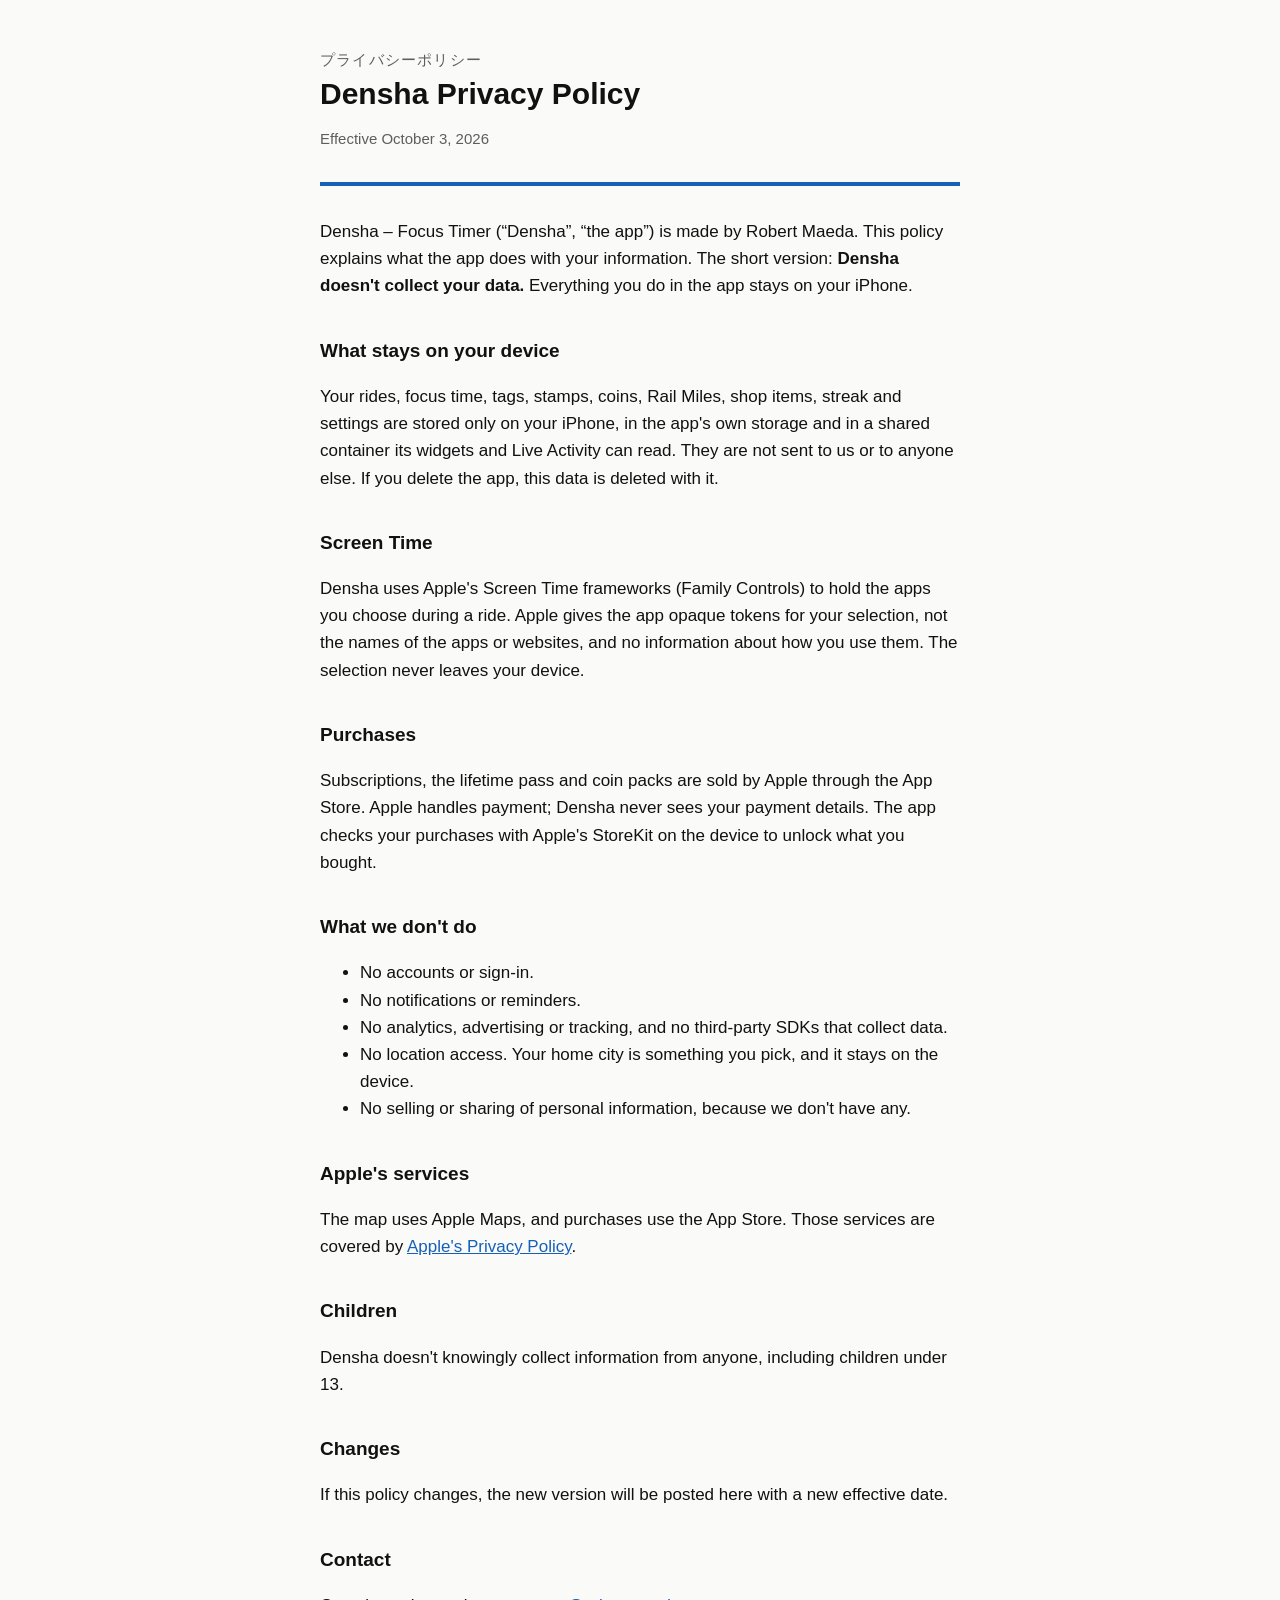
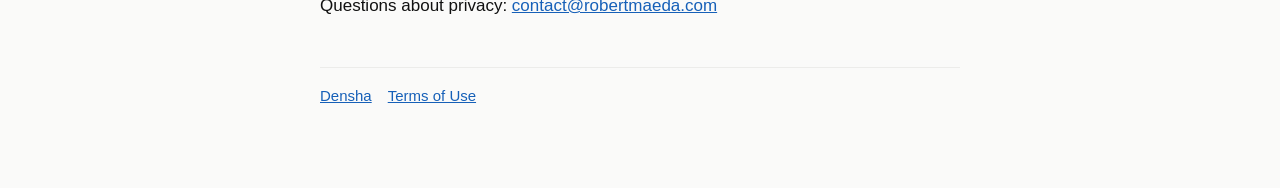
==== privacy.html @ 92c23cf9 "Densha support, privacy policy and terms Co-Authored-By: Claude Opus 5.5 <noreply@anthropic.com>" ====
<!doctype html>
<html lang="en">
<head>
<meta charset="utf-8">
<meta name="viewport" content="width=device-width, initial-scale=1">
<title>Densha Privacy Policy</title>
<link rel="stylesheet" href="style.css">
</head>
<body>
<main>
<header>
  <div class="ja">プライバシーポリシー</div>
  <h1>Densha Privacy Policy</h1>
  <p class="muted">Effective October 3, 2026</p>
</header>

<p>Densha – Focus Timer (“Densha”, “the app”) is made by Robert Maeda. This policy explains what the app does with your information. The short version: <strong>Densha doesn't collect your data.</strong> Everything you do in the app stays on your iPhone.</p>

<h2>What stays on your device</h2>
<p>Your rides, focus time, tags, stamps, coins, Rail Miles, shop items, streak and settings are stored only on your iPhone, in the app's own storage and in a shared container its widgets and Live Activity can read. They are not sent to us or to anyone else. If you delete the app, this data is deleted with it.</p>

<h2>Screen Time</h2>
<p>Densha uses Apple's Screen Time frameworks (Family Controls) to hold the apps you choose during a ride. Apple gives the app opaque tokens for your selection, not the names of the apps or websites, and no information about how you use them. The selection never leaves your device.</p>

<h2>Purchases</h2>
<p>Subscriptions, the lifetime pass and coin packs are sold by Apple through the App Store. Apple handles payment; Densha never sees your payment details. The app checks your purchases with Apple's StoreKit on the device to unlock what you bought.</p>

<h2>What we don't do</h2>
<ul>
  <li>No accounts or sign-in.</li>
  <li>No notifications or reminders.</li>
  <li>No analytics, advertising or tracking, and no third-party SDKs that collect data.</li>
  <li>No location access. Your home city is something you pick, and it stays on the device.</li>
  <li>No selling or sharing of personal information, because we don't have any.</li>
</ul>

<h2>Apple's services</h2>
<p>The map uses Apple Maps, and purchases use the App Store. Those services are covered by <a href="https://www.apple.com/legal/privacy/">Apple's Privacy Policy</a>.</p>

<h2>Children</h2>
<p>Densha doesn't knowingly collect information from anyone, including children under 13.</p>

<h2>Changes</h2>
<p>If this policy changes, the new version will be posted here with a new effective date.</p>

<h2>Contact</h2>
<p>Questions about privacy: <a href="mailto:contact@robertmaeda.com">contact@robertmaeda.com</a></p>

<nav><a href="index.html">Densha</a><a href="terms.html">Terms of Use</a></nav>
</main>
</body>
</html>
---- style.css ----
:root { --bg: #FAFAF9; --ink: #111; --muted: #5E5E5E; --rule: #ECECEA; --accent: #1660B8; }
@media (prefers-color-scheme: dark) { :root { --bg: #0E1013; --ink: #F2F2F2; --muted: #A4A7AC; --rule: #2A2E34; --accent: #6EA8FF; } }
* { box-sizing: border-box; }
body { margin: 0; background: var(--bg); color: var(--ink); font: 17px/1.6 -apple-system, BlinkMacSystemFont, "Hiragino Sans", "Segoe UI", sans-serif; }
main { max-width: 680px; margin: 0 auto; padding: 48px 20px 80px; }
header { border-bottom: 4px solid var(--accent); padding-bottom: 16px; margin-bottom: 32px; }
header .ja { color: var(--muted); font-size: 15px; letter-spacing: .08em; }
h1 { font-size: 30px; line-height: 1.2; margin: 4px 0 0; }
h2 { font-size: 19px; margin: 36px 0 8px; }
p, li { color: var(--ink); }
.muted { color: var(--muted); font-size: 15px; }
a { color: var(--accent); }
nav { margin-top: 48px; padding-top: 16px; border-top: 1px solid var(--rule); font-size: 15px; }
nav a { margin-right: 16px; }
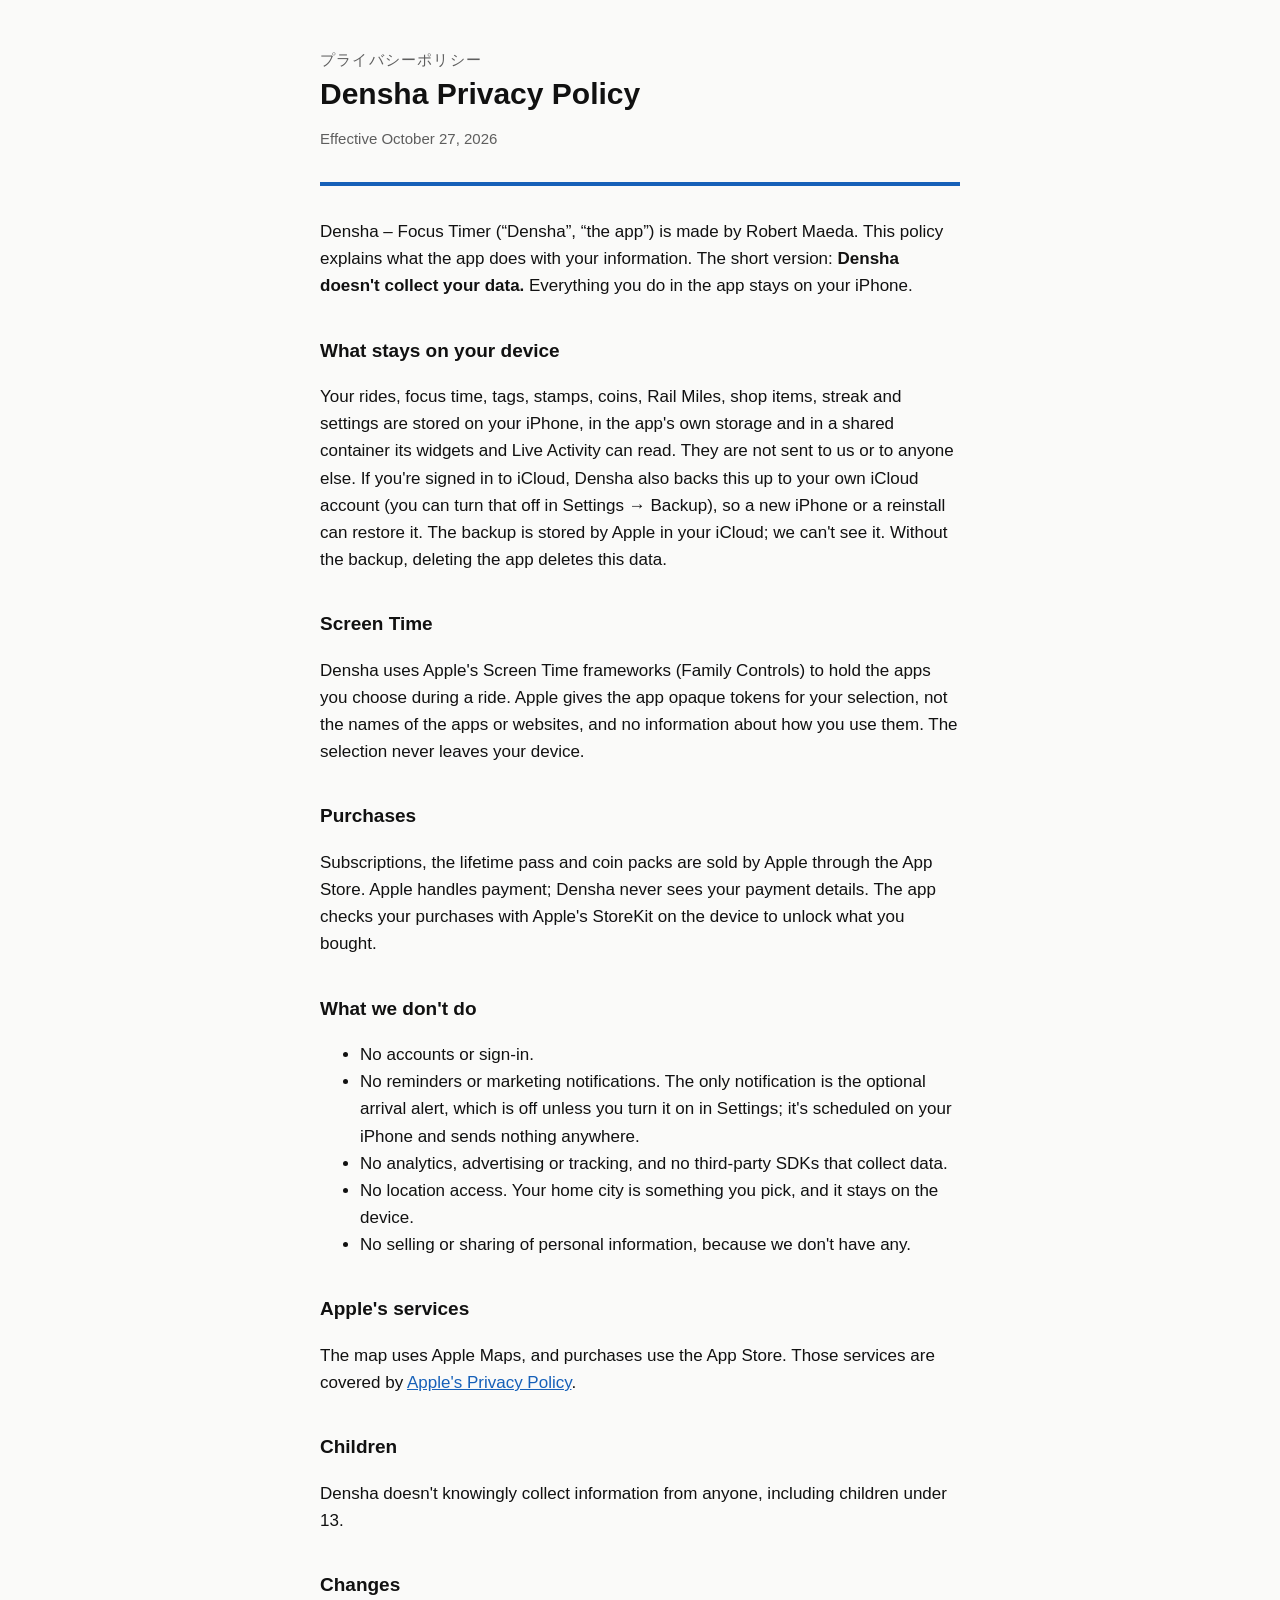
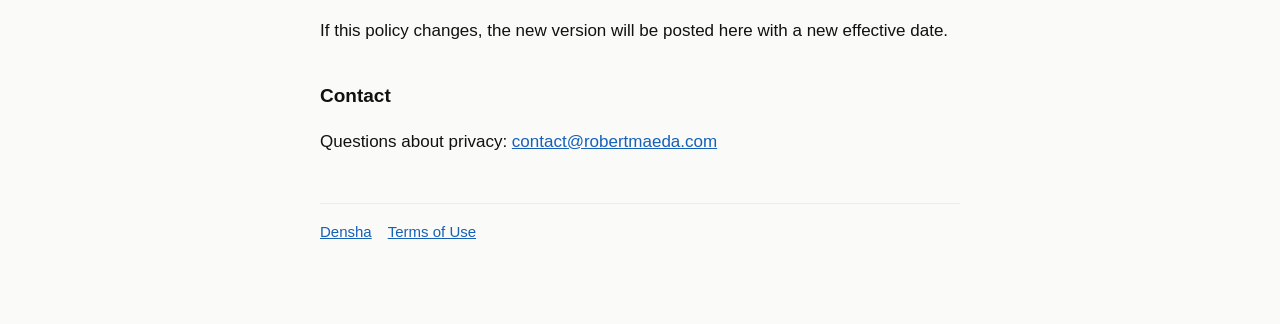
==== commit bf7fda8d: "Privacy and terms: optional arrival alert, iCloud backup Co-Authored-By: Claude Opus 5.5 <noreply@an" ====
--- a/privacy.html
+++ b/privacy.html
@@ -11,13 +11,13 @@
 <header>
   <div class="ja">プライバシーポリシー</div>
   <h1>Densha Privacy Policy</h1>
-  <p class="muted">Effective October 3, 2026</p>
+  <p class="muted">Effective October 27, 2026</p>
 </header>
 
 <p>Densha – Focus Timer (“Densha”, “the app”) is made by Robert Maeda. This policy explains what the app does with your information. The short version: <strong>Densha doesn't collect your data.</strong> Everything you do in the app stays on your iPhone.</p>
 
 <h2>What stays on your device</h2>
-<p>Your rides, focus time, tags, stamps, coins, Rail Miles, shop items, streak and settings are stored only on your iPhone, in the app's own storage and in a shared container its widgets and Live Activity can read. They are not sent to us or to anyone else. If you delete the app, this data is deleted with it.</p>
+<p>Your rides, focus time, tags, stamps, coins, Rail Miles, shop items, streak and settings are stored on your iPhone, in the app's own storage and in a shared container its widgets and Live Activity can read. They are not sent to us or to anyone else. If you're signed in to iCloud, Densha also backs this up to your own iCloud account (you can turn that off in Settings → Backup), so a new iPhone or a reinstall can restore it. The backup is stored by Apple in your iCloud; we can't see it. Without the backup, deleting the app deletes this data.</p>
 
 <h2>Screen Time</h2>
 <p>Densha uses Apple's Screen Time frameworks (Family Controls) to hold the apps you choose during a ride. Apple gives the app opaque tokens for your selection, not the names of the apps or websites, and no information about how you use them. The selection never leaves your device.</p>
@@ -28,7 +28,7 @@
 <h2>What we don't do</h2>
 <ul>
   <li>No accounts or sign-in.</li>
-  <li>No notifications or reminders.</li>
+  <li>No reminders or marketing notifications. The only notification is the optional arrival alert, which is off unless you turn it on in Settings; it's scheduled on your iPhone and sends nothing anywhere.</li>
   <li>No analytics, advertising or tracking, and no third-party SDKs that collect data.</li>
   <li>No location access. Your home city is something you pick, and it stays on the device.</li>
   <li>No selling or sharing of personal information, because we don't have any.</li>
